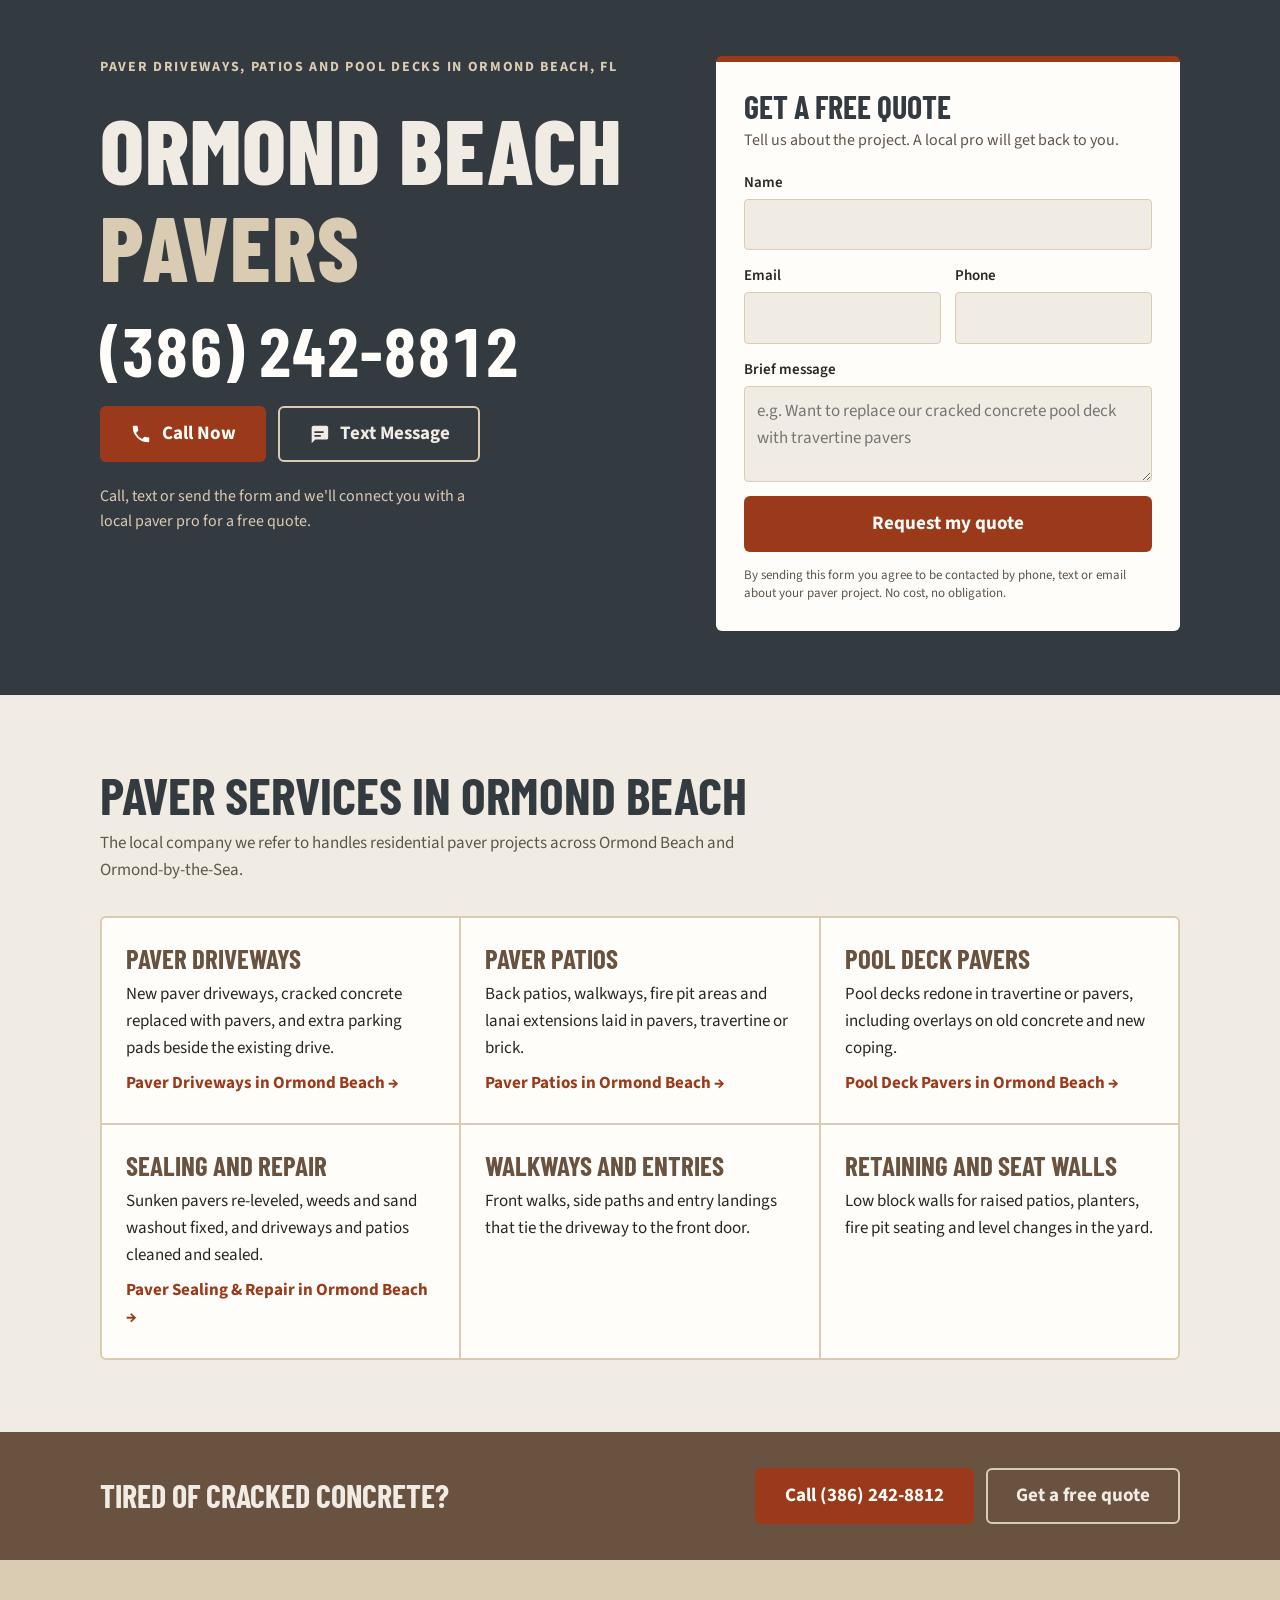
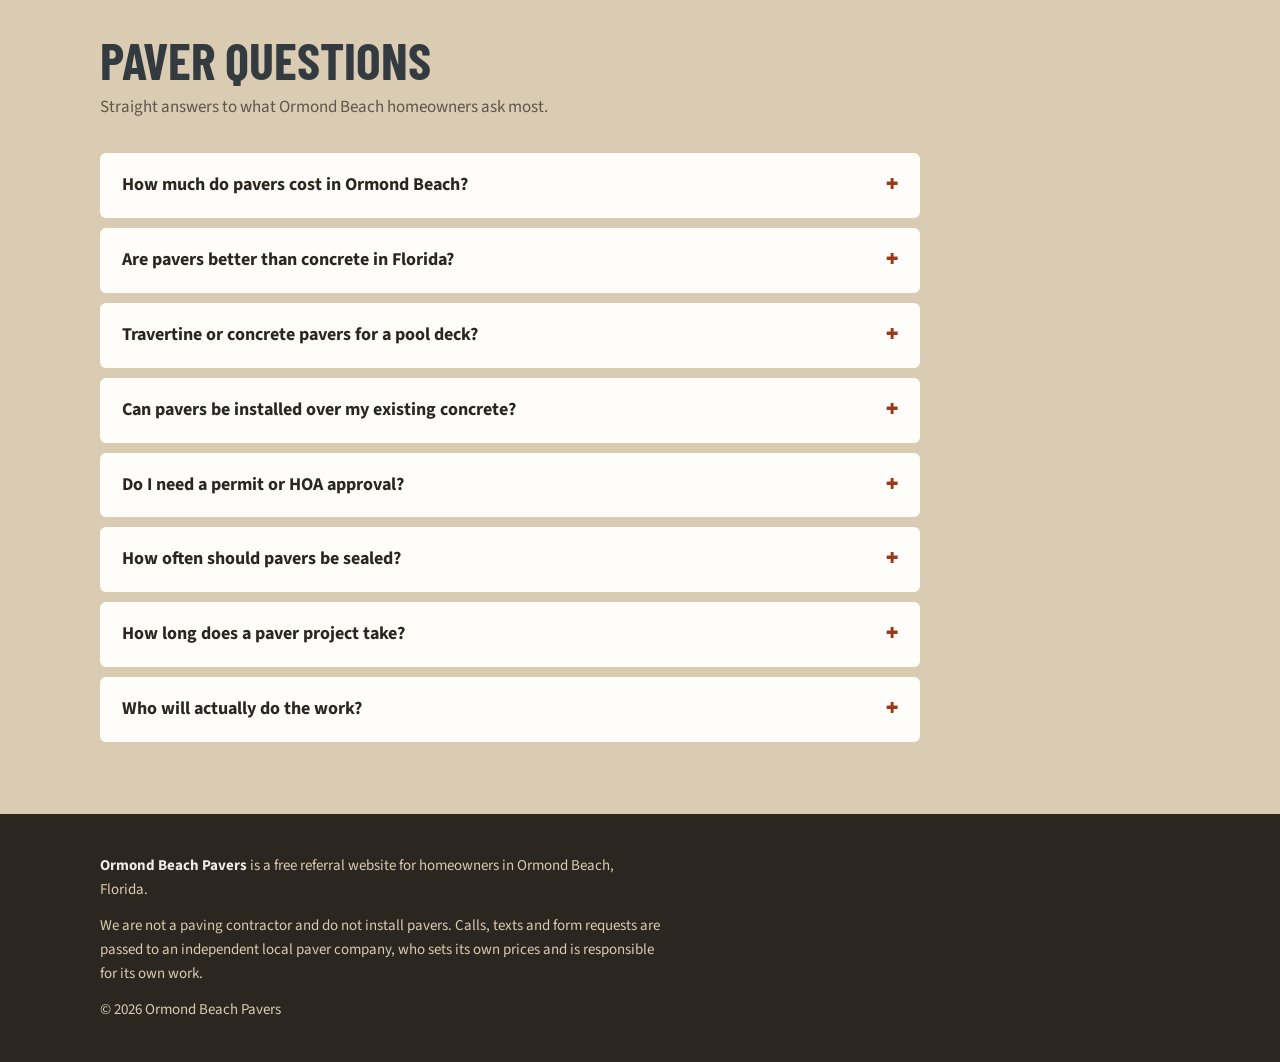
==== index.html @ f821b0a3 "Add Ormond Beach Pavers site: homepage, four service pages and quote form Homepage plus pages for pa" ====
<!doctype html>
<html lang="en">
<head>
<meta charset="utf-8">
<meta name="viewport" content="width=device-width, initial-scale=1, viewport-fit=cover">
<title>Ormond Beach Pavers | Paver Driveways, Patios &amp; Pool Decks</title>
<meta name="description" content="Get connected with a local paver company in Ormond Beach, FL for paver driveways, patios, pool decks, sealing and repair. Free referral service, free quotes.">
<link rel="canonical" href="https://ormondbeachpavers.com/">
<meta property="og:type" content="website">
<meta property="og:site_name" content="Ormond Beach Pavers">
<meta property="og:title" content="Ormond Beach Pavers | Paver Driveways, Patios &amp; Pool Decks">
<meta property="og:description" content="Get connected with a local paver company in Ormond Beach, FL for paver driveways, patios, pool decks, sealing and repair. Free referral service, free quotes.">
<meta property="og:url" content="https://ormondbeachpavers.com/">
<meta property="og:locale" content="en_US">
<link rel="preconnect" href="https://fonts.googleapis.com">
<link rel="preconnect" href="https://fonts.gstatic.com" crossorigin>
<link rel="stylesheet" href="https://fonts.googleapis.com/css2?family=Barlow+Condensed:wght@600;700;800&family=Source+Sans+3:wght@400;600;700&display=swap">
<link rel="stylesheet" href="/site.css">
<script type="application/ld+json">
{
 "@context": "https://schema.org",
 "@type": "WebSite",
 "name": "Ormond Beach Pavers",
 "url": "https://ormondbeachpavers.com/"
}
</script>
<script type="application/ld+json">
{
 "@context": "https://schema.org",
 "@type": "Service",
 "name": "Ormond Beach Pavers referrals",
 "serviceType": "Paver installation referral",
 "description": "Free referral service that connects Ormond Beach homeowners with an independent local paver company.",
 "areaServed": {
  "@type": "City",
  "name": "Ormond Beach",
  "containedInPlace": {
   "@type": "State",
   "name": "Florida"
  }
 },
 "provider": {
  "@type": "Organization",
  "name": "Ormond Beach Pavers",
  "url": "https://ormondbeachpavers.com/"
 }
}
</script>
<script type="application/ld+json">
{
 "@context": "https://schema.org",
 "@type": "FAQPage",
 "mainEntity": [
  {
   "@type": "Question",
   "name": "How much do pavers cost in Ormond Beach?",
   "acceptedAnswer": {
    "@type": "Answer",
    "text": "It depends on the size of the area, the paver type (concrete, travertine or brick), whether an old concrete slab has to be torn out, how much base work and grading is needed, and the pattern and borders. The fastest way to a real number is a free on-site quote, and it's worth comparing written quotes that list the same items."
   }
  },
  {
   "@type": "Question",
   "name": "Are pavers better than concrete in Florida?",
   "acceptedAnswer": {
    "@type": "Answer",
    "text": "Concrete costs less up front, but slabs crack as they settle and as roots push up, and cracks are hard to patch invisibly. Pavers cost more, but they flex instead of cracking, and a sunken or lifted section can be pulled up and relaid with the same pavers."
   }
  },
  {
   "@type": "Question",
   "name": "Travertine or concrete pavers for a pool deck?",
   "acceptedAnswer": {
    "@type": "Answer",
    "text": "Travertine stays cooler underfoot and has a natural, coastal look, which is why it's so common around Florida pools. Concrete pavers cost less and come in more colors. Lighter colors stay cooler in either material."
   }
  },
  {
   "@type": "Question",
   "name": "Can pavers be installed over my existing concrete?",
   "acceptedAnswer": {
    "@type": "Answer",
    "text": "Sometimes. If the slab is solid and level, thinner pavers or travertine can often be laid over it. If it's cracked, sinking or lifted by roots, it usually needs to come out first."
   }
  },
  {
   "@type": "Question",
   "name": "Do I need a permit or HOA approval?",
   "acceptedAnswer": {
    "@type": "Answer",
    "text": "Driveway aprons in the city right-of-way usually need approval from the City of Ormond Beach, and many Ormond neighborhoods have HOAs that approve colors and materials. Check both before work starts, and ask whether your contractor pulls any permits."
   }
  },
  {
   "@type": "Question",
   "name": "How often should pavers be sealed?",
   "acceptedAnswer": {
    "@type": "Answer",
    "text": "Sealing isn't required, but it helps lock the joint sand and resist stains and mold. Many Florida homeowners reseal every few years, depending on sun, shade and traffic."
   }
  },
  {
   "@type": "Question",
   "name": "How long does a paver project take?",
   "acceptedAnswer": {
    "@type": "Answer",
    "text": "Most residential patios, pool decks and driveways take a few days to about a week once work starts. Tear-out, walls, steps and rain can add time."
   }
  },
  {
   "@type": "Question",
   "name": "Who will actually do the work?",
   "acceptedAnswer": {
    "@type": "Answer",
    "text": "An independent local paver company. This site is a referral service. We don't employ crews or install pavers ourselves. When you call, text or send the form, we pass your request to a local company that serves Ormond Beach. Always ask any company for proof of insurance before work starts."
   }
  }
 ]
}
</script>
</head>
<body>

<header class="hero">
  <div class="wrap hero-grid">
    <div class="hero-copy">
      <div class="eyebrow">Paver driveways, patios and pool decks in Ormond Beach, FL</div>
      <h1>Ormond Beach <span>Pavers</span></h1>
      <a class="phone" href="tel:+13862428812">(386) 242-8812</a>
      <div class="ctas">
        <a class="btn btn-rust" href="tel:+13862428812">
          <svg viewBox="0 0 24 24" fill="currentColor" aria-hidden="true"><path d="M6.6 10.8a15.1 15.1 0 0 0 6.6 6.6l2.2-2.2a1 1 0 0 1 1-.25 11.4 11.4 0 0 0 3.6.57 1 1 0 0 1 1 1V20a1 1 0 0 1-1 1A17 17 0 0 1 3 4a1 1 0 0 1 1-1h3.5a1 1 0 0 1 1 1c0 1.25.2 2.45.57 3.57a1 1 0 0 1-.25 1z"/></svg>
          Call Now
        </a>
        <a class="btn btn-outline" href="sms:+13862428812">
          <svg viewBox="0 0 24 24" fill="currentColor" aria-hidden="true"><path d="M4 3h16a2 2 0 0 1 2 2v11a2 2 0 0 1-2 2H8l-4 4V5a2 2 0 0 1 2-2zm3 6v2h10V9zm0 4v2h7v-2z"/></svg>
          Text Message
        </a>
      </div>
      <p class="hero-note">Call, text or send the form and we'll connect you with a local paver pro for a free quote.</p>
    </div>

    <div class="quote" id="quote">
      <h2>Get a free quote</h2>
      <p class="sub">Tell us about the project. A local pro will get back to you.</p>
      <form id="lead-form" action="/api/lead" method="post" novalidate>
        <div class="hp" aria-hidden="true"><label for="company">Company</label><input id="company" name="company" type="text" tabindex="-1" autocomplete="off"></div>
        <div class="field">
          <label for="name">Name</label>
          <input id="name" name="name" type="text" autocomplete="name" required>
        </div>
        <div class="row2">
          <div class="field">
            <label for="email">Email</label>
            <input id="email" name="email" type="email" autocomplete="email" required>
          </div>
          <div class="field">
            <label for="phone">Phone</label>
            <input id="phone" name="phone" type="tel" autocomplete="tel" required>
          </div>
        </div>
        <div class="field">
          <label for="message">Brief message</label>
          <textarea id="message" name="message" placeholder="e.g. Want to replace our cracked concrete pool deck with travertine pavers"></textarea>
        </div>
        <button class="btn btn-rust" type="submit">Request my quote</button>
        <p class="consent">By sending this form you agree to be contacted by phone, text or email about your paver project. No cost, no obligation.</p>
        <p class="form-msg" id="form-msg" hidden></p>
      </form>
    </div>
  </div>
</header>

<main>
  <section class="block services" id="services">
    <div class="wrap">
      <div class="section-head">
        <h2>Paver services in Ormond Beach</h2>
        <p>The local company we refer to handles residential paver projects across Ormond Beach and Ormond-by-the-Sea.</p>
      </div>
      <div class="svc-grid">
        <div class="svc"><a href="/paver-driveways/"><h3>Paver driveways</h3><p>New paver driveways, cracked concrete replaced with pavers, and extra parking pads beside the existing drive.</p><p class="more">Paver Driveways in Ormond Beach &rarr;</p></a></div>
        <div class="svc"><a href="/paver-patios/"><h3>Paver patios</h3><p>Back patios, walkways, fire pit areas and lanai extensions laid in pavers, travertine or brick.</p><p class="more">Paver Patios in Ormond Beach &rarr;</p></a></div>
        <div class="svc"><a href="/pool-deck-pavers/"><h3>Pool deck pavers</h3><p>Pool decks redone in travertine or pavers, including overlays on old concrete and new coping.</p><p class="more">Pool Deck Pavers in Ormond Beach &rarr;</p></a></div>
        <div class="svc"><a href="/paver-sealing-repair/"><h3>Sealing and repair</h3><p>Sunken pavers re-leveled, weeds and sand washout fixed, and driveways and patios cleaned and sealed.</p><p class="more">Paver Sealing &amp; Repair in Ormond Beach &rarr;</p></a></div>
        <div class="svc"><h3>Walkways and entries</h3><p>Front walks, side paths and entry landings that tie the driveway to the front door.</p></div>
        <div class="svc"><h3>Retaining and seat walls</h3><p>Low block walls for raised patios, planters, fire pit seating and level changes in the yard.</p></div>
      </div>
    </div>
  </section>

  <div class="mid-cta">
    <div class="wrap">
      <p>Tired of cracked concrete?</p>
      <div class="ctas">
        <a class="btn btn-rust" href="tel:+13862428812">Call (386) 242-8812</a>
        <a class="btn btn-outline" href="#quote">Get a free quote</a>
      </div>
    </div>
  </div>

  <section class="block faq" id="faq">
    <div class="wrap">
      <div class="section-head">
        <h2>Paver questions</h2>
        <p>Straight answers to what Ormond Beach homeowners ask most.</p>
      </div>
      <div class="faq-list">
        <details>
          <summary>How much do pavers cost in Ormond Beach?</summary>
          <p>It depends on the size of the area, the paver type (concrete, travertine or brick), whether an old concrete slab has to be torn out, how much base work and grading is needed, and the pattern and borders. The fastest way to a real number is a free on-site quote, and it&#x27;s worth comparing written quotes that list the same items.</p>
        </details>
        <details>
          <summary>Are pavers better than concrete in Florida?</summary>
          <p>Concrete costs less up front, but slabs crack as they settle and as roots push up, and cracks are hard to patch invisibly. Pavers cost more, but they flex instead of cracking, and a sunken or lifted section can be pulled up and relaid with the same pavers.</p>
        </details>
        <details>
          <summary>Travertine or concrete pavers for a pool deck?</summary>
          <p>Travertine stays cooler underfoot and has a natural, coastal look, which is why it&#x27;s so common around Florida pools. Concrete pavers cost less and come in more colors. Lighter colors stay cooler in either material.</p>
        </details>
        <details>
          <summary>Can pavers be installed over my existing concrete?</summary>
          <p>Sometimes. If the slab is solid and level, thinner pavers or travertine can often be laid over it. If it&#x27;s cracked, sinking or lifted by roots, it usually needs to come out first.</p>
        </details>
        <details>
          <summary>Do I need a permit or HOA approval?</summary>
          <p>Driveway aprons in the city right-of-way usually need approval from the City of Ormond Beach, and many Ormond neighborhoods have HOAs that approve colors and materials. Check both before work starts, and ask whether your contractor pulls any permits.</p>
        </details>
        <details>
          <summary>How often should pavers be sealed?</summary>
          <p>Sealing isn&#x27;t required, but it helps lock the joint sand and resist stains and mold. Many Florida homeowners reseal every few years, depending on sun, shade and traffic.</p>
        </details>
        <details>
          <summary>How long does a paver project take?</summary>
          <p>Most residential patios, pool decks and driveways take a few days to about a week once work starts. Tear-out, walls, steps and rain can add time.</p>
        </details>
        <details>
          <summary>Who will actually do the work?</summary>
          <p>An independent local paver company. This site is a referral service. We don&#x27;t employ crews or install pavers ourselves. When you call, text or send the form, we pass your request to a local company that serves Ormond Beach. Always ask any company for proof of insurance before work starts.</p>
        </details>
      </div>
    </div>
  </section>
</main>

<footer>
  <div class="wrap">
    <p><strong>Ormond Beach Pavers</strong> is a free referral website for homeowners in Ormond Beach, Florida.</p>
    <p>We are not a paving contractor and do not install pavers. Calls, texts and form requests are passed to an independent local paver company, who sets its own prices and is responsible for its own work.</p>
    <p>&copy; 2026 Ormond Beach Pavers</p>
  </div>
</footer>

<div class="callbar" aria-label="Contact">
  <a class="btn btn-rust" href="tel:+13862428812">Call Now</a>
  <a class="btn btn-outline" href="sms:+13862428812">Text</a>
</div>

<script src="/form.js" defer></script>
</body>
</html>
---- site.css ----
/* Layout: one strong hero (name, number, CTAs beside the quote form), then services grid, FAQ list, plain disclosure footer. */
:root {
  --cream: #f1ece3;
  --tan: #dacbb3;
  --camel: #b8996f;
  --bark: #6a5240;
  --moss: #4f585d;
  --moss-deep: #343b40;
  --rust: #9a3a1a;
  --rust-hover: #b14822;
  --ink: #2b2620;
  --muted: #5e554b;
  --white: #fffdf9;
  --display: "Barlow Condensed", "Arial Narrow", "Roboto Condensed", sans-serif;
  --body: "Source Sans 3", "Segoe UI", Roboto, Helvetica, Arial, sans-serif;
  --radius: 6px;
  color-scheme: light;
}
* { box-sizing: border-box; }
html { scroll-behavior: smooth; }
@media (prefers-reduced-motion: reduce) { html { scroll-behavior: auto; } }
body { margin: 0; background: var(--cream); color: var(--ink); font: 17px/1.6 var(--body); }
h1, h2, h3 { font-family: var(--display); line-height: 1.05; text-wrap: balance; margin: 0; }
a { color: var(--rust); }
a:focus-visible, button:focus-visible, input:focus-visible, textarea:focus-visible, summary:focus-visible { outline: 3px solid var(--camel); outline-offset: 2px; }
.wrap { max-width: 1120px; margin: 0 auto; padding-inline: 20px; }

/* Hero */
.hero { background: var(--moss-deep); color: var(--cream); padding-block: 56px 64px; }
.hero-grid { display: grid; grid-template-columns: 1.1fr 0.9fr; gap: 48px; align-items: start; }
.hero-copy { min-width: 0; display: flex; flex-direction: column; gap: 22px; }
.eyebrow { font-size: 14px; font-weight: 700; letter-spacing: 0.12em; text-transform: uppercase; color: var(--tan); }
.hero h1 { font-size: clamp(48px, 8vw, 92px); font-weight: 800; text-transform: uppercase; letter-spacing: 0.01em; }
.hero h1 span { display: block; color: var(--tan); }
.phone { font-family: var(--display); font-weight: 700; font-size: clamp(40px, 6.5vw, 68px); color: var(--white); text-decoration: none; line-height: 1; font-variant-numeric: tabular-nums; }
.phone:hover { color: var(--tan); }
.ctas { display: flex; flex-wrap: wrap; gap: 12px; }
.btn { display: inline-flex; align-items: center; justify-content: center; gap: 10px; min-height: 56px; padding: 0 28px; border-radius: var(--radius); font: 700 19px/1 var(--body); text-decoration: none; border: 2px solid transparent; cursor: pointer; white-space: nowrap; }
.btn svg { width: 22px; height: 22px; flex: none; }
.btn-rust { background: var(--rust); color: var(--white); }
.btn-rust:hover { background: var(--rust-hover); }
.btn-outline { background: transparent; color: var(--cream); border-color: var(--tan); }
.btn-outline:hover { background: rgba(218, 203, 179, 0.12); }
.hero-note { font-size: 16px; color: var(--tan); max-width: 46ch; margin: 0; }

/* Form */
.quote { background: var(--white); color: var(--ink); border-radius: var(--radius); padding: 28px; border-top: 6px solid var(--rust); min-width: 0; }
.quote h2 { font-size: 32px; text-transform: uppercase; color: var(--moss-deep); }
.quote p.sub { margin: 4px 0 18px; color: var(--muted); font-size: 16px; }
.quote form { display: grid; gap: 14px; }
.field { display: grid; gap: 4px; }
.field label { font-weight: 600; font-size: 15px; }
.field input, .field textarea { width: 100%; font: inherit; color: var(--ink); background: var(--cream); border: 1px solid var(--tan); border-radius: 4px; padding: 11px 12px; }
.field textarea { min-height: 96px; resize: vertical; }
.row2 { display: grid; grid-template-columns: 1fr 1fr; gap: 14px; }
.quote .btn { width: 100%; }
.consent { font-size: 13px; color: var(--muted); line-height: 1.45; margin: 0; }
.hp { position: absolute; left: -9999px; width: 1px; height: 1px; overflow: hidden; }
.form-msg { font-weight: 600; color: var(--moss-deep); margin: 0; }

/* Sections */
section.block { padding-block: 72px; }
.section-head { display: grid; gap: 8px; margin-bottom: 32px; max-width: 680px; }
.section-head h2 { font-size: clamp(36px, 5vw, 52px); text-transform: uppercase; color: var(--moss-deep); }
.section-head p { margin: 0; color: var(--muted); }

.services { background: var(--cream); }
.svc-grid { display: grid; grid-template-columns: repeat(3, 1fr); gap: 2px; background: var(--tan); border: 2px solid var(--tan); border-radius: var(--radius); overflow: hidden; }
.svc { background: var(--white); padding: 26px 24px; display: grid; gap: 8px; align-content: start; min-width: 0; }
.svc h3 { font-size: 27px; color: var(--bark); text-transform: uppercase; }
.svc p { margin: 0; color: var(--ink); }

.mid-cta { background: var(--bark); color: var(--cream); padding-block: 36px; }
.mid-cta .wrap { display: flex; flex-wrap: wrap; align-items: center; justify-content: space-between; gap: 18px; }
.mid-cta p { margin: 0; font-family: var(--display); font-size: 32px; font-weight: 700; text-transform: uppercase; line-height: 1.1; }

.faq { background: var(--tan); }
.faq-list { display: grid; gap: 10px; max-width: 820px; }
.faq details { background: var(--white); border-radius: var(--radius); padding: 0 22px; }
.faq summary { cursor: pointer; list-style: none; padding: 18px 0; font-weight: 700; font-size: 18px; display: flex; justify-content: space-between; gap: 16px; }
.faq summary::-webkit-details-marker { display: none; }
.faq summary::after { content: "+"; font-family: var(--display); font-size: 28px; line-height: 0.8; color: var(--rust); flex: none; }
.faq details[open] summary::after { content: "\2013"; }
.faq details p { margin: 0 0 18px; max-width: 68ch; }

footer { background: var(--ink); color: var(--tan); padding-block: 40px; font-size: 15px; }
footer .wrap { display: grid; gap: 12px; }
footer strong { color: var(--cream); }
footer a { color: var(--cream); }
footer p { margin: 0; max-width: 80ch; }

/* Sticky mobile call bar */
.callbar { display: none; }

@media (max-width: 900px) {
  .hero-grid { grid-template-columns: 1fr; gap: 36px; }
  .svc-grid { grid-template-columns: 1fr 1fr; }
}
@media (max-width: 600px) {
  body { font-size: 16px; }
  .hero { padding-block: 36px 44px; }
  .ctas .btn { flex: 1 1 140px; padding: 0 16px; }
  .row2, .svc-grid { grid-template-columns: 1fr; }
  .quote { padding: 22px 18px; }
  section.block { padding-block: 52px; }
  .callbar { display: grid; grid-template-columns: 1fr 1fr; gap: 8px; position: fixed; left: 0; right: 0; bottom: 0; padding: 8px 12px calc(8px + env(safe-area-inset-bottom, 0px)); background: var(--moss-deep); z-index: 10; }
  .callbar .btn { min-height: 48px; font-size: 17px; }
  footer { padding-bottom: 96px; }
}

/* Service pages: slim top bar, breadcrumb, readable article body, links to the other services. */
.topbar { background: var(--ink); color: var(--cream); }
.topbar .wrap { display: flex; flex-wrap: wrap; align-items: center; justify-content: space-between; gap: 8px 20px; min-height: 56px; padding-block: 8px; }
.topbar a { color: var(--cream); text-decoration: none; }
.topbar .brand { font-family: var(--display); font-weight: 800; font-size: 24px; text-transform: uppercase; letter-spacing: 0.02em; }
.topbar .top-phone { font-weight: 700; font-variant-numeric: tabular-nums; }
.topbar a:hover { color: var(--tan); }
.crumbs { font-size: 14px; color: var(--tan); }
.crumbs a { color: var(--tan); }
.hero.page h1 { font-size: clamp(42px, 6.5vw, 76px); }
.hero.page .phone { font-size: clamp(36px, 5vw, 54px); }
.lede { font-size: 19px; margin: 0; max-width: 54ch; color: var(--cream); }
.article { background: var(--white); }
.prose { max-width: 760px; }
.prose h2 { font-size: clamp(30px, 4vw, 40px); text-transform: uppercase; color: var(--moss-deep); margin: 44px 0 12px; }
.prose h2:first-child { margin-top: 0; }
.prose p, .prose ul { margin: 0 0 16px; }
.prose ul { padding-left: 22px; }
.prose li { margin-bottom: 6px; }
.svc a { color: inherit; text-decoration: none; display: grid; gap: 8px; }
.svc a:hover h3 { color: var(--rust); }
.svc .more { font-weight: 700; color: var(--rust); }
.other { background: var(--cream); }
.other-list { display: flex; flex-wrap: wrap; gap: 10px; padding: 0; margin: 0; list-style: none; }
.other-list a { display: inline-flex; align-items: center; min-height: 48px; padding: 0 20px; background: var(--white); border: 2px solid var(--tan); border-radius: var(--radius); font-weight: 700; text-decoration: none; color: var(--bark); }
.other-list a:hover { border-color: var(--rust); color: var(--rust); }
@media (max-width: 600px) {
  .topbar .top-phone { display: none; }
  .topbar .brand { font-size: 20px; }
  .lede { font-size: 17px; }
}
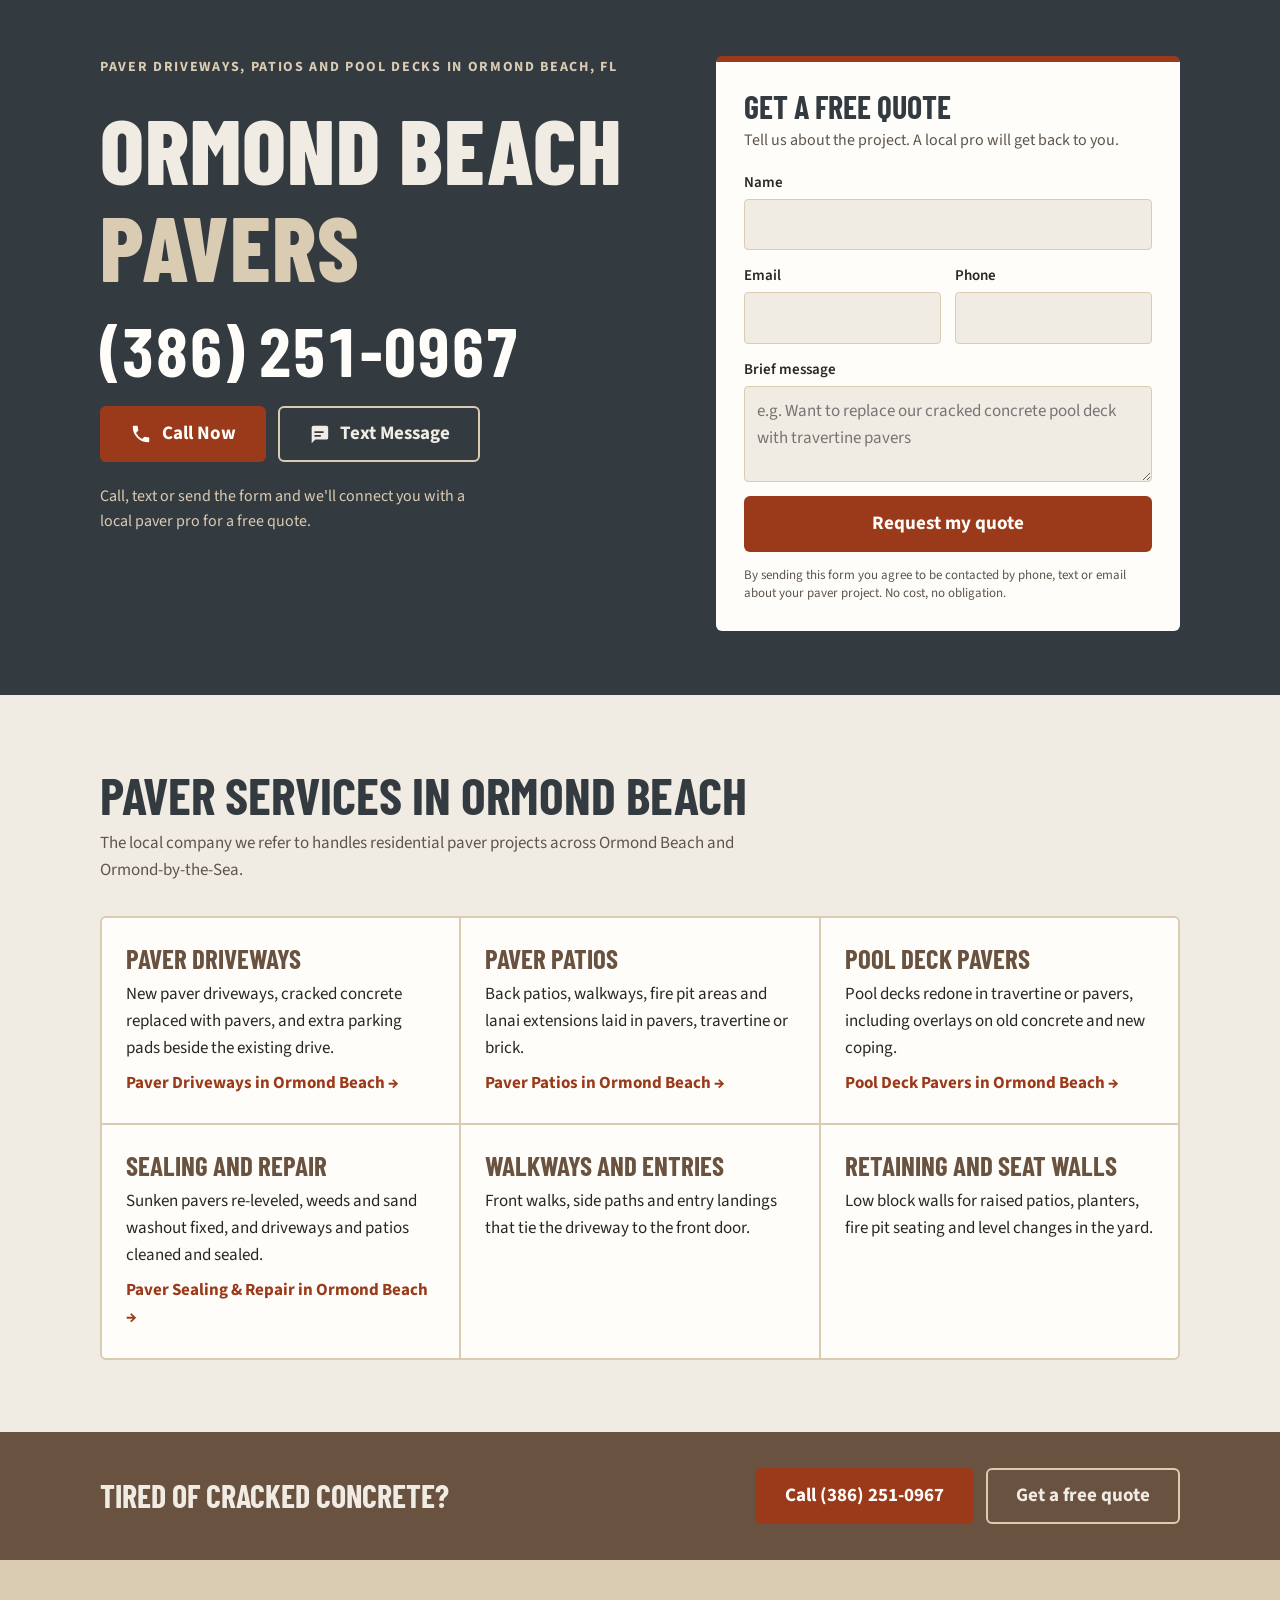
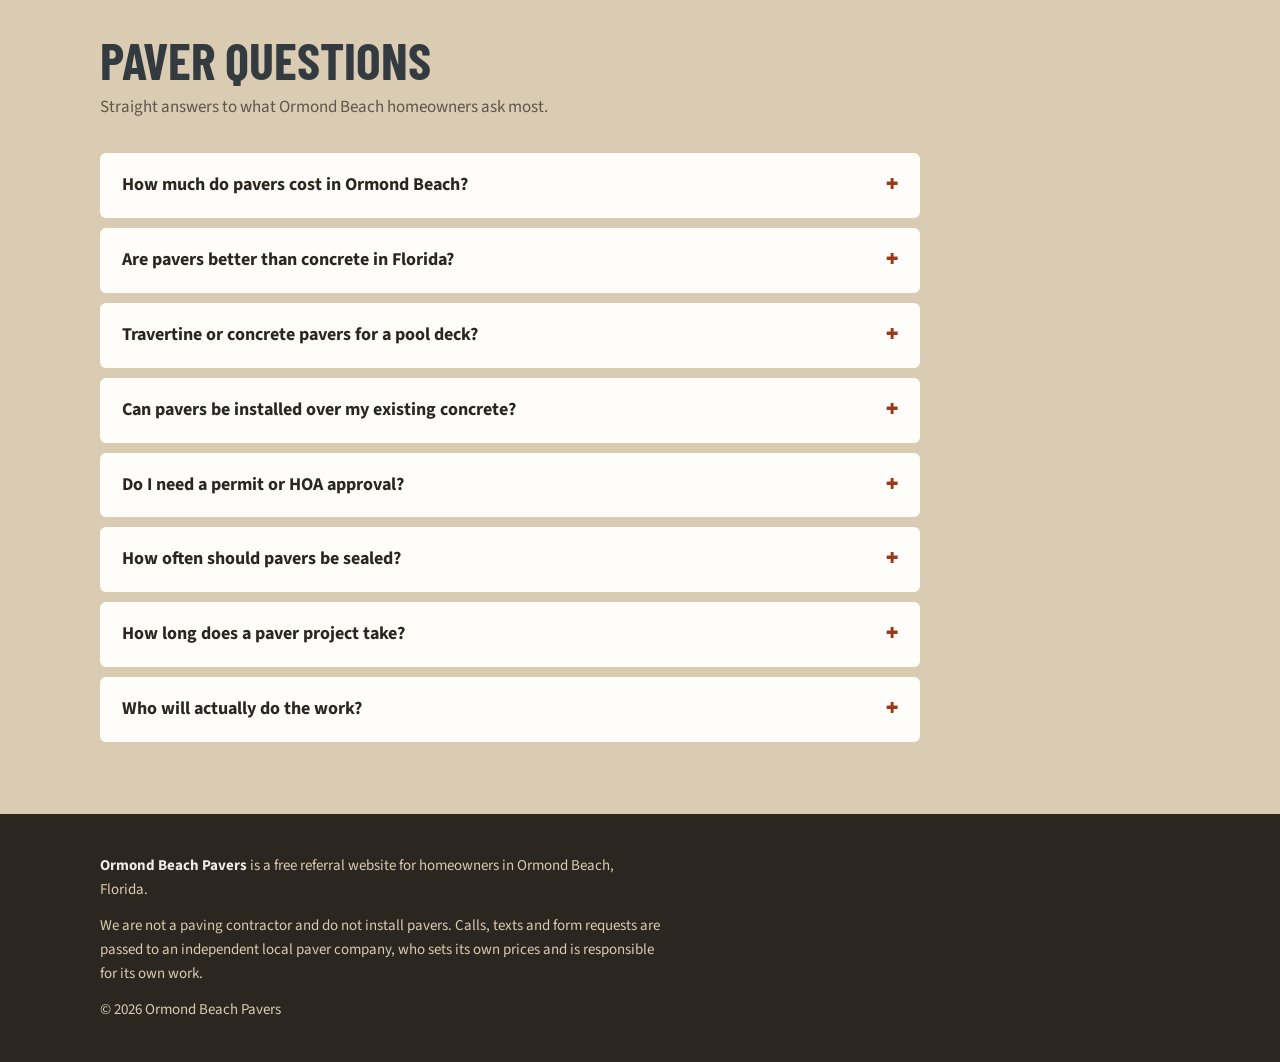
==== commit e371e514: "Use the site's own phone number (386) 251-0967 Co-Authored-By: Claude Opus 5.5 (1M context) <noreply" ====
--- a/index.html
+++ b/index.html
@@ -126,13 +126,13 @@
     <div class="hero-copy">
       <div class="eyebrow">Paver driveways, patios and pool decks in Ormond Beach, FL</div>
       <h1>Ormond Beach <span>Pavers</span></h1>
-      <a class="phone" href="tel:+13862428812">(386) 242-8812</a>
+      <a class="phone" href="tel:+13862510967">(386) 251-0967</a>
       <div class="ctas">
-        <a class="btn btn-rust" href="tel:+13862428812">
+        <a class="btn btn-rust" href="tel:+13862510967">
           <svg viewBox="0 0 24 24" fill="currentColor" aria-hidden="true"><path d="M6.6 10.8a15.1 15.1 0 0 0 6.6 6.6l2.2-2.2a1 1 0 0 1 1-.25 11.4 11.4 0 0 0 3.6.57 1 1 0 0 1 1 1V20a1 1 0 0 1-1 1A17 17 0 0 1 3 4a1 1 0 0 1 1-1h3.5a1 1 0 0 1 1 1c0 1.25.2 2.45.57 3.57a1 1 0 0 1-.25 1z"/></svg>
           Call Now
         </a>
-        <a class="btn btn-outline" href="sms:+13862428812">
+        <a class="btn btn-outline" href="sms:+13862510967">
           <svg viewBox="0 0 24 24" fill="currentColor" aria-hidden="true"><path d="M4 3h16a2 2 0 0 1 2 2v11a2 2 0 0 1-2 2H8l-4 4V5a2 2 0 0 1 2-2zm3 6v2h10V9zm0 4v2h7v-2z"/></svg>
           Text Message
         </a>
@@ -193,7 +193,7 @@
     <div class="wrap">
       <p>Tired of cracked concrete?</p>
       <div class="ctas">
-        <a class="btn btn-rust" href="tel:+13862428812">Call (386) 242-8812</a>
+        <a class="btn btn-rust" href="tel:+13862510967">Call (386) 251-0967</a>
         <a class="btn btn-outline" href="#quote">Get a free quote</a>
       </div>
     </div>
@@ -252,8 +252,8 @@
 </footer>
 
 <div class="callbar" aria-label="Contact">
-  <a class="btn btn-rust" href="tel:+13862428812">Call Now</a>
-  <a class="btn btn-outline" href="sms:+13862428812">Text</a>
+  <a class="btn btn-rust" href="tel:+13862510967">Call Now</a>
+  <a class="btn btn-outline" href="sms:+13862510967">Text</a>
 </div>
 
 <script src="/form.js" defer></script>
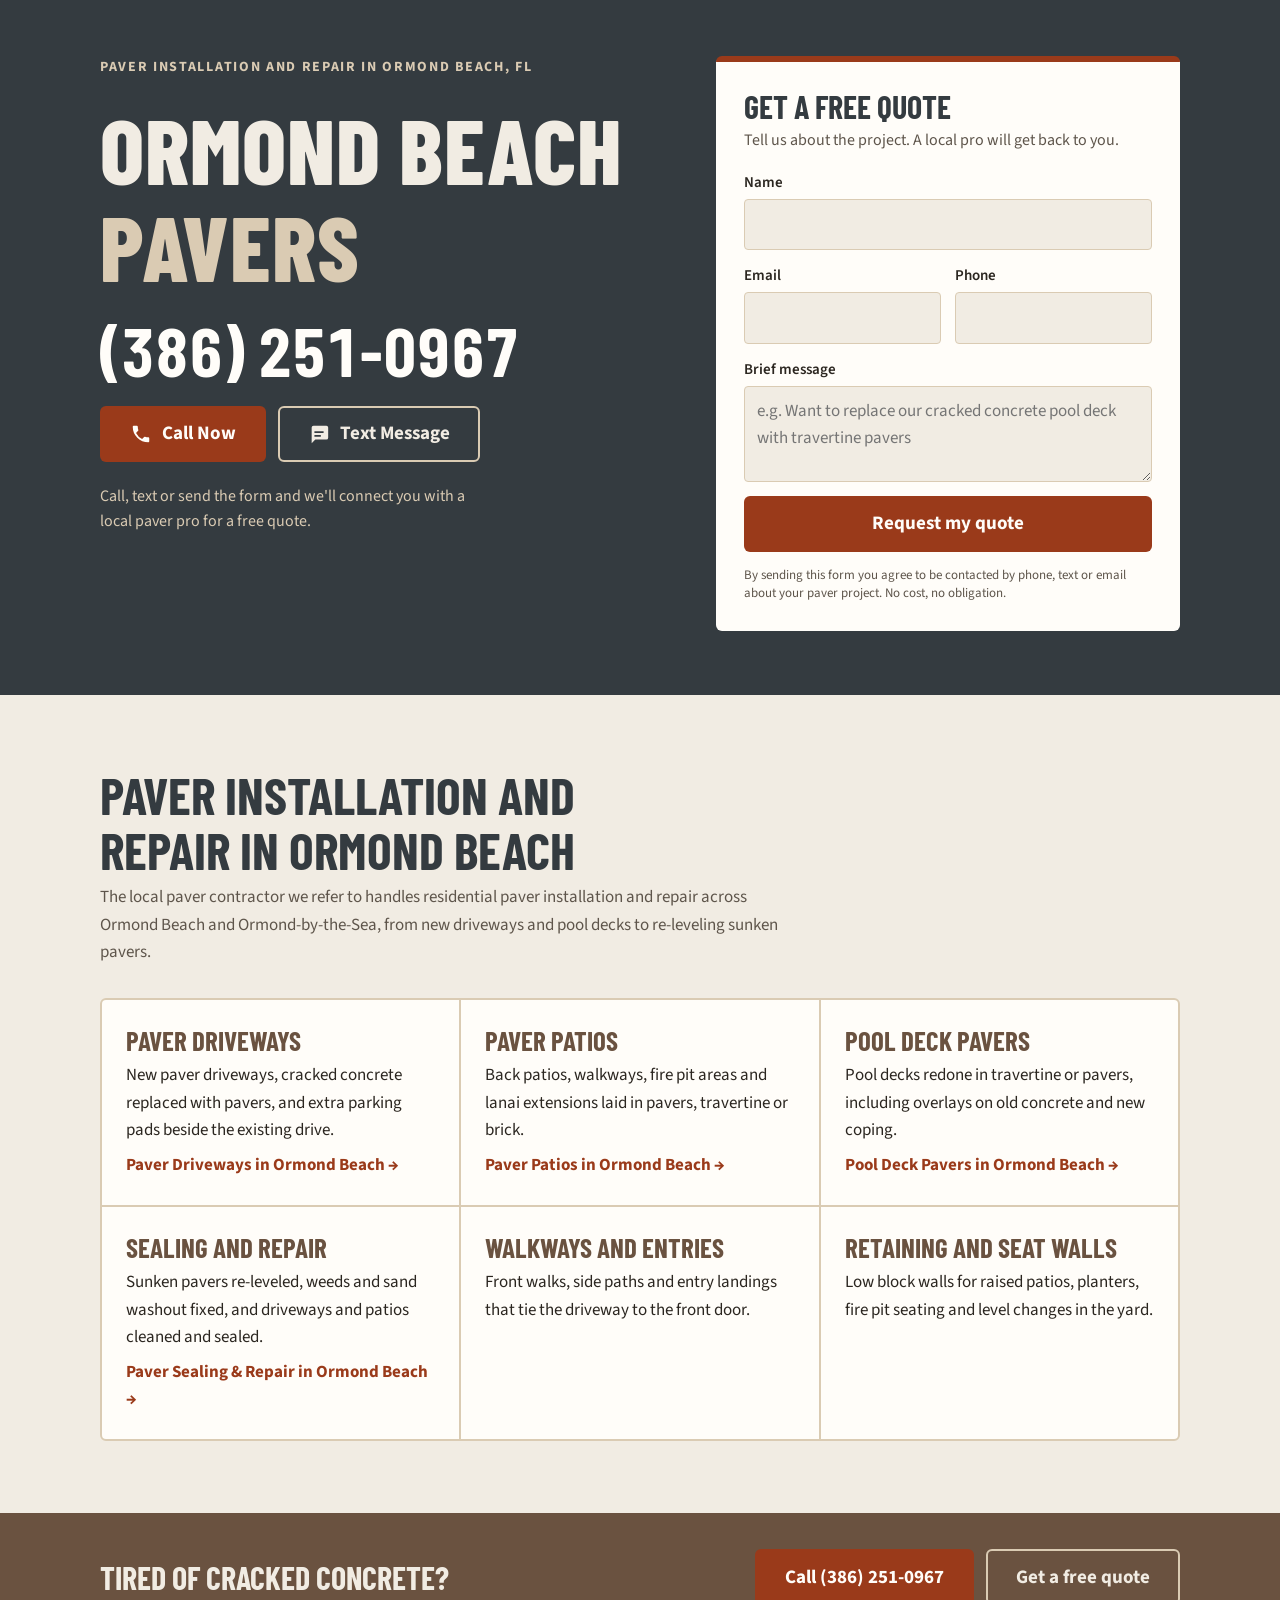
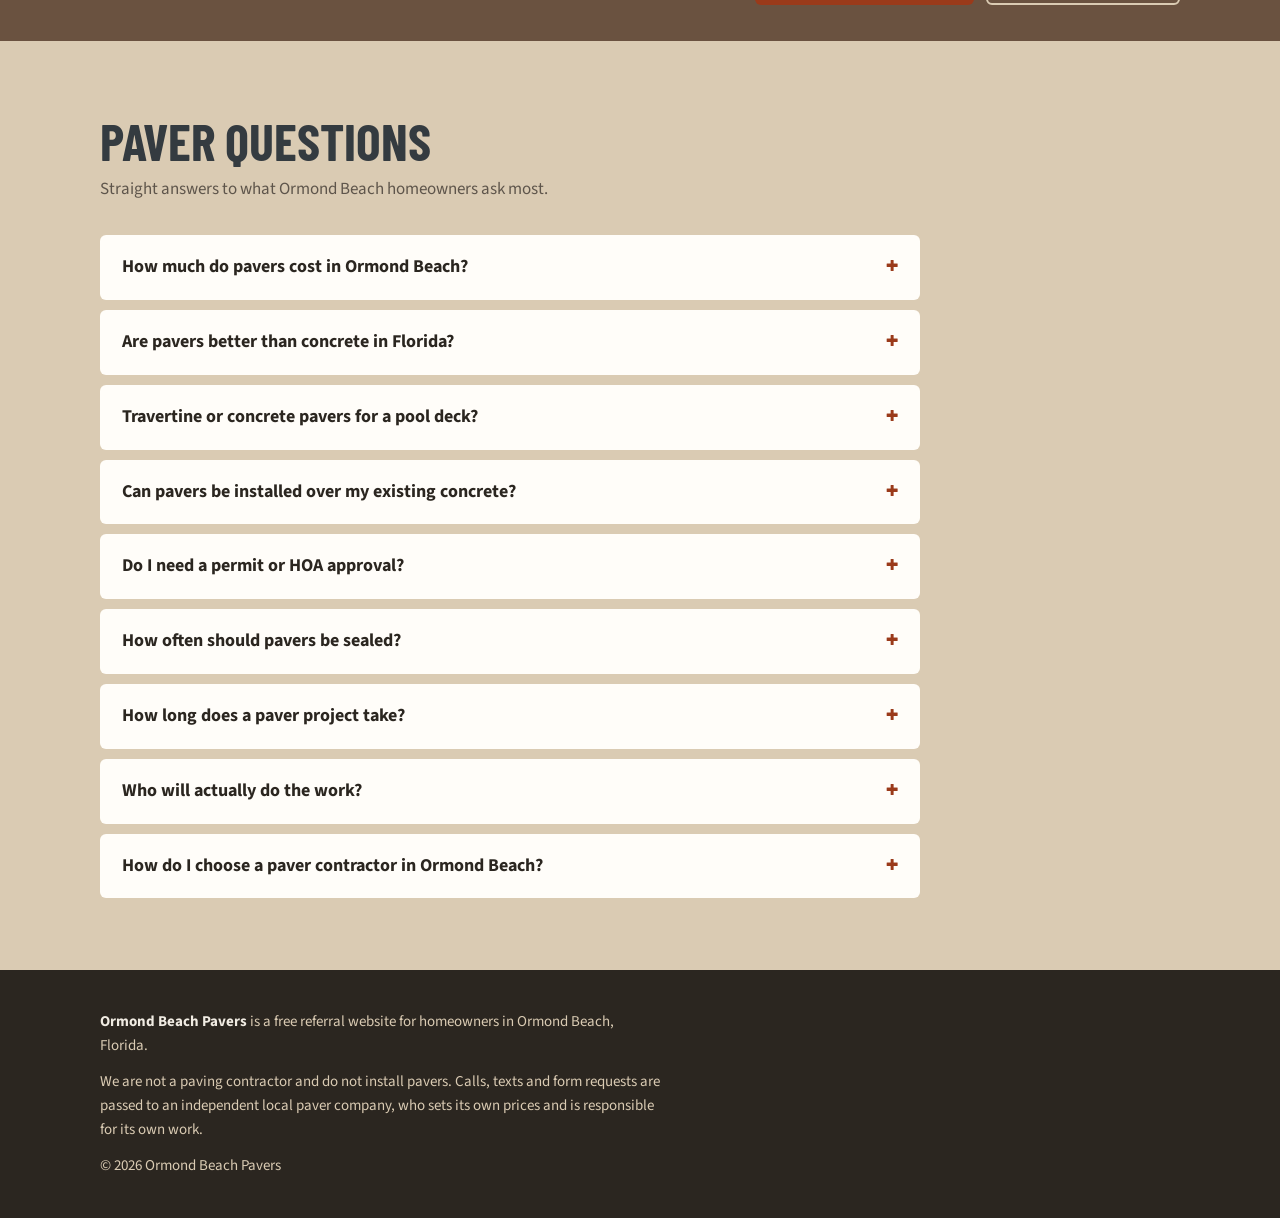
==== commit 117afc91: "Tune pages toward the searches Search Console shows Homepage now targets "paver contractors" and "pa" ====
--- a/index.html
+++ b/index.html
@@ -3,13 +3,13 @@
 <head>
 <meta charset="utf-8">
 <meta name="viewport" content="width=device-width, initial-scale=1, viewport-fit=cover">
-<title>Ormond Beach Pavers | Paver Driveways, Patios &amp; Pool Decks</title>
-<meta name="description" content="Get connected with a local paver company in Ormond Beach, FL for paver driveways, patios, pool decks, sealing and repair. Free referral service, free quotes.">
+<title>Paver Contractors &amp; Installation in Ormond Beach, FL</title>
+<meta name="description" content="Looking for paver contractors in Ormond Beach, FL? Get connected with a local paver company for paver installation and repair on driveways, patios and pool decks. Free referral, free quotes.">
 <link rel="canonical" href="https://ormondbeachpavers.com/">
 <meta property="og:type" content="website">
 <meta property="og:site_name" content="Ormond Beach Pavers">
-<meta property="og:title" content="Ormond Beach Pavers | Paver Driveways, Patios &amp; Pool Decks">
-<meta property="og:description" content="Get connected with a local paver company in Ormond Beach, FL for paver driveways, patios, pool decks, sealing and repair. Free referral service, free quotes.">
+<meta property="og:title" content="Paver Contractors &amp; Installation in Ormond Beach, FL">
+<meta property="og:description" content="Looking for paver contractors in Ormond Beach, FL? Get connected with a local paver company for paver installation and repair on driveways, patios and pool decks. Free referral, free quotes.">
 <meta property="og:url" content="https://ormondbeachpavers.com/">
 <meta property="og:locale" content="en_US">
 <link rel="preconnect" href="https://fonts.googleapis.com">
@@ -114,6 +114,14 @@
     "@type": "Answer",
     "text": "An independent local paver company. This site is a referral service. We don't employ crews or install pavers ourselves. When you call, text or send the form, we pass your request to a local company that serves Ormond Beach. Always ask any company for proof of insurance before work starts."
    }
+  },
+  {
+   "@type": "Question",
+   "name": "How do I choose a paver contractor in Ormond Beach?",
+   "acceptedAnswer": {
+    "@type": "Answer",
+    "text": "Ask for proof of liability insurance and workers' compensation, and get a written quote that spells out the base depth, compaction, edge restraint, joint sand and cleanup, so you can compare quotes line for line. Ask to see recent paver installations nearby and what the workmanship warranty covers."
+   }
   }
  ]
 }
@@ -124,7 +132,7 @@
 <header class="hero">
   <div class="wrap hero-grid">
     <div class="hero-copy">
-      <div class="eyebrow">Paver driveways, patios and pool decks in Ormond Beach, FL</div>
+      <div class="eyebrow">Paver installation and repair in Ormond Beach, FL</div>
       <h1>Ormond Beach <span>Pavers</span></h1>
       <a class="phone" href="tel:+13862510967">(386) 251-0967</a>
       <div class="ctas">
@@ -175,8 +183,8 @@
   <section class="block services" id="services">
     <div class="wrap">
       <div class="section-head">
-        <h2>Paver services in Ormond Beach</h2>
-        <p>The local company we refer to handles residential paver projects across Ormond Beach and Ormond-by-the-Sea.</p>
+        <h2>Paver installation and repair in Ormond Beach</h2>
+        <p>The local paver contractor we refer to handles residential paver installation and repair across Ormond Beach and Ormond-by-the-Sea, from new driveways and pool decks to re-leveling sunken pavers.</p>
       </div>
       <div class="svc-grid">
         <div class="svc"><a href="/paver-driveways/"><h3>Paver driveways</h3><p>New paver driveways, cracked concrete replaced with pavers, and extra parking pads beside the existing drive.</p><p class="more">Paver Driveways in Ormond Beach &rarr;</p></a></div>
@@ -238,6 +246,10 @@
           <summary>Who will actually do the work?</summary>
           <p>An independent local paver company. This site is a referral service. We don&#x27;t employ crews or install pavers ourselves. When you call, text or send the form, we pass your request to a local company that serves Ormond Beach. Always ask any company for proof of insurance before work starts.</p>
         </details>
+        <details>
+          <summary>How do I choose a paver contractor in Ormond Beach?</summary>
+          <p>Ask for proof of liability insurance and workers&#x27; compensation, and get a written quote that spells out the base depth, compaction, edge restraint, joint sand and cleanup, so you can compare quotes line for line. Ask to see recent paver installations nearby and what the workmanship warranty covers.</p>
+        </details>
       </div>
     </div>
   </section>
